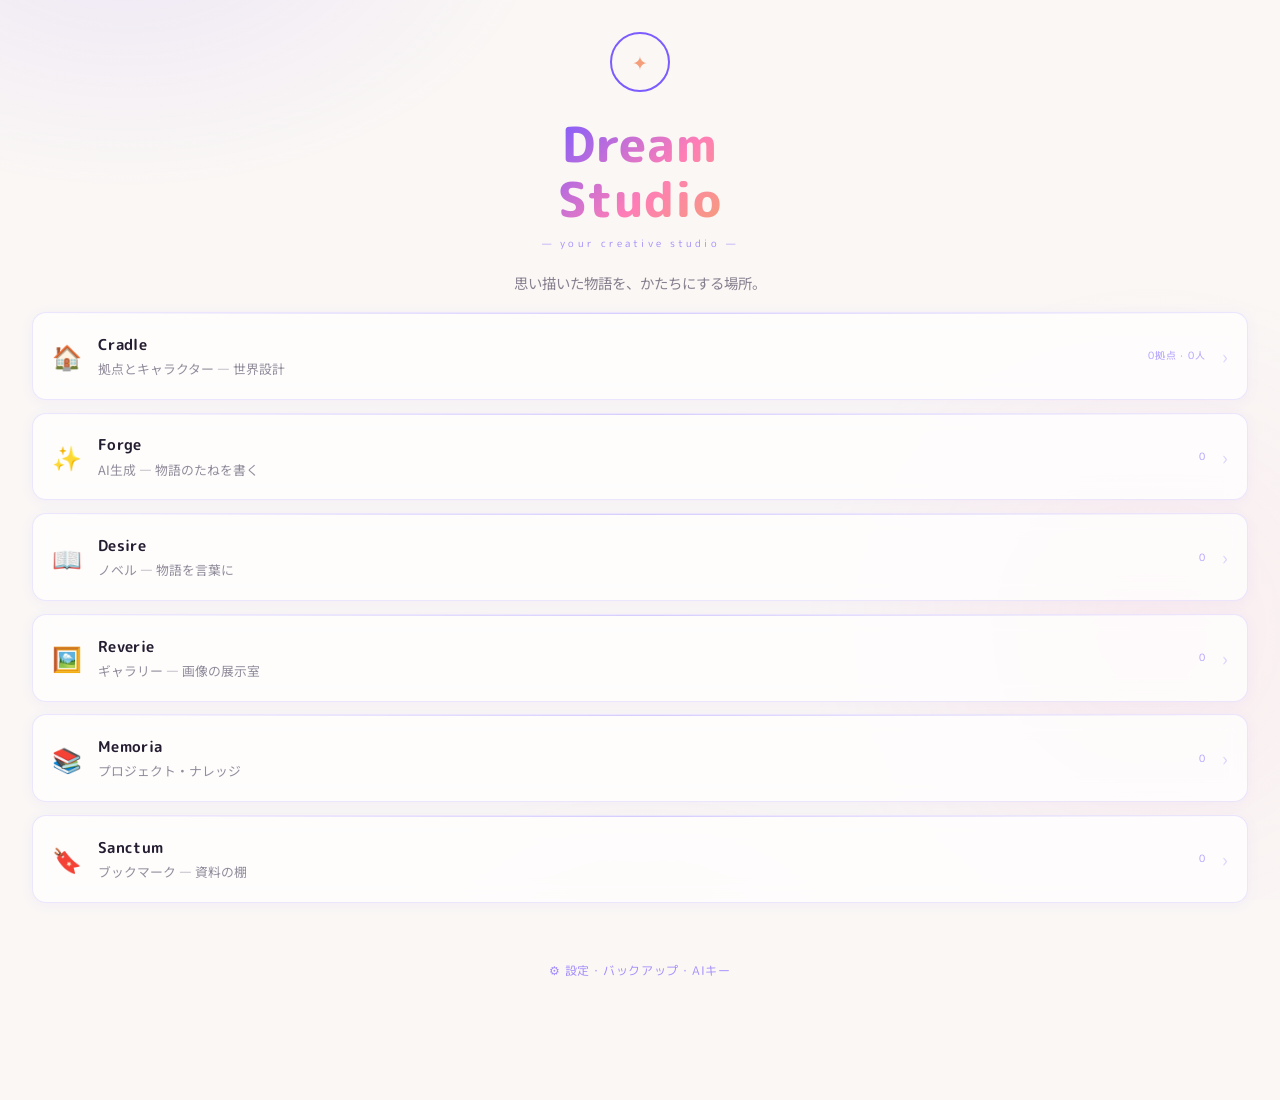
==== local/index.html @ 2879ae5e "Local edition: foundation (IndexedDB, PWA shell, dashboard, settings) Phase 1 of the static Local ed" ====
<!DOCTYPE html>
<html lang="ja">
<head>
<meta charset="UTF-8">
<meta name="viewport" content="width=device-width, initial-scale=1.0, maximum-scale=1.0, user-scalable=no">
<title>DreamStudio</title>
<link href="https://fonts.googleapis.com/css2?family=M+PLUS+Rounded+1c:wght@400;500;700;800&family=Noto+Sans+JP:wght@300;400;500;700&display=swap" rel="stylesheet">
<link rel="stylesheet" href="css/style.css">
<link rel="manifest" href="manifest.json">
<meta name="theme-color" content="#7c5cff">
<meta name="apple-mobile-web-app-capable" content="yes">
<meta name="apple-mobile-web-app-status-bar-style" content="default">
<meta name="apple-mobile-web-app-title" content="DreamStudio">
<link rel="apple-touch-icon" href="icons/icon-192.png">
<style>
.hero { min-height: 34vh; display: flex; flex-direction: column; align-items: center; justify-content: center; text-align: center; padding: 2rem 1.5rem 1rem; }
.hero-sigil { width: 60px; height: 60px; position: relative; margin-bottom: 1.5rem; animation: breathe 4s ease-in-out infinite; }
.hero-sigil::before { content: ''; position: absolute; inset: 0; border: 2px solid var(--orchid); border-radius: 50%; animation: spin 20s linear infinite; }
.hero-sigil::after { content: '✦'; position: absolute; inset: 0; display: flex; align-items: center; justify-content: center; font-size: 1.2rem; color: var(--rose-gold); }
@keyframes breathe { 0%,100% { filter: drop-shadow(0 0 6px rgba(124,92,255,0.25)); } 50% { filter: drop-shadow(0 0 14px rgba(124,92,255,0.4)); } }
@keyframes spin { to { transform: rotate(360deg); } }
.hero-title { font-family: 'M PLUS Rounded 1c', sans-serif; font-weight: 800; font-size: clamp(1.8rem, 8vw, 3rem); letter-spacing: 0.02em; line-height: 1.15; background: linear-gradient(135deg, #7c5cff 0%, #ff7eb6 60%, #f59e7a 100%); -webkit-background-clip: text; -webkit-text-fill-color: transparent; background-clip: text; }
.hero-sub { font-family: 'M PLUS Rounded 1c', sans-serif; font-size: 0.65rem; letter-spacing: 0.3em; color: var(--orchid); opacity: 0.7; margin-top: 0.6rem; }
.hero-quote { font-weight: 400; font-size: 0.9rem; color: rgba(58,47,74,0.6); margin-top: 1.2rem; line-height: 1.8; }
.gates { padding: 0 1rem 1rem; }
.gate { display: flex; align-items: center; gap: 1rem; background: var(--card-bg); border: 1px solid var(--card-border); border-radius: 14px; padding: 1.3rem 1.2rem; margin-bottom: 0.8rem; text-decoration: none; color: inherit; position: relative; overflow: hidden; transition: all 0.3s; backdrop-filter: blur(10px); -webkit-backdrop-filter: blur(10px); -webkit-tap-highlight-color: transparent; box-shadow: 0 2px 14px rgba(124,92,255,0.06); }
.gate::before { content: ''; position: absolute; top: 0; left: 0; right: 0; height: 1px; background: linear-gradient(90deg, transparent, var(--orchid), transparent); opacity: 0.3; }
.gate:active { transform: scale(0.98); }
.gate-icon { font-size: 1.5rem; flex-shrink: 0; }
.gate-info { flex: 1; }
.gate-name { font-family: 'M PLUS Rounded 1c', sans-serif; font-weight: 700; font-size: 0.95rem; color: var(--pearl); letter-spacing: 0.02em; }
.gate-desc { font-size: 0.8rem; color: rgba(58,47,74,0.55); font-weight: 400; margin-top: 0.2rem; }
.gate-count { font-family: 'M PLUS Rounded 1c', sans-serif; font-size: 0.65rem; color: rgba(124,92,255,0.6); letter-spacing: 0.08em; }
.gate-arrow { color: var(--orchid); opacity: 0.25; font-size: 1.2rem; flex-shrink: 0; }
.settings-area { text-align: center; padding: 1.5rem 0 2.5rem; }
.settings-link { font-size: 0.75rem; color: rgba(124,92,255,0.7); text-decoration: none; letter-spacing: 0.06em; font-family: 'M PLUS Rounded 1c', sans-serif; }
</style>
</head>
<body>
<div class="cosmos"></div>
<div class="page" style="padding-top: var(--safe-top);">
  <section class="hero">
    <div class="hero-sigil"></div>
    <h1 class="hero-title">Dream<br>Studio</h1>
    <p class="hero-sub">— your creative studio —</p>
    <p class="hero-quote">思い描いた物語を、かたちにする場所。</p>
  </section>

  <nav class="gates">
    <a href="cradle.html" class="gate gate--cradle"><span class="gate-icon">🏠</span>
      <div class="gate-info"><div class="gate-name">Cradle</div><div class="gate-desc">拠点とキャラクター — 世界設計</div></div>
      <span class="gate-count" id="c-cradle"></span><span class="gate-arrow">›</span></a>
    <a href="forge.html" class="gate gate--forge"><span class="gate-icon">✨</span>
      <div class="gate-info"><div class="gate-name">Forge</div><div class="gate-desc">AI生成 — 物語のたねを書く</div></div>
      <span class="gate-count" id="c-forge"></span><span class="gate-arrow">›</span></a>
    <a href="desire.html" class="gate gate--desire"><span class="gate-icon">📖</span>
      <div class="gate-info"><div class="gate-name">Desire</div><div class="gate-desc">ノベル — 物語を言葉に</div></div>
      <span class="gate-count" id="c-desire"></span><span class="gate-arrow">›</span></a>
    <a href="reverie.html" class="gate gate--reverie"><span class="gate-icon">🖼️</span>
      <div class="gate-info"><div class="gate-name">Reverie</div><div class="gate-desc">ギャラリー — 画像の展示室</div></div>
      <span class="gate-count" id="c-reverie"></span><span class="gate-arrow">›</span></a>
    <a href="memoria.html" class="gate gate--memoria"><span class="gate-icon">📚</span>
      <div class="gate-info"><div class="gate-name">Memoria</div><div class="gate-desc">プロジェクト・ナレッジ</div></div>
      <span class="gate-count" id="c-memoria"></span><span class="gate-arrow">›</span></a>
    <a href="sanctum.html" class="gate gate--sanctum"><span class="gate-icon">🔖</span>
      <div class="gate-info"><div class="gate-name">Sanctum</div><div class="gate-desc">ブックマーク — 資料の棚</div></div>
      <span class="gate-count" id="c-sanctum"></span><span class="gate-arrow">›</span></a>
  </nav>

  <div class="settings-area"><a href="settings.html" class="settings-link">⚙ 設定・バックアップ・AIキー</a></div>
</div>

<script src="js/db.js"></script>
<script src="js/ui.js"></script>
<script src="js/store.js"></script>
<script>
(async () => {
  await DS.appInit();
  const set = (id, n) => { const el = document.getElementById(id); if (el) el.textContent = n; };
  const [bases, residents, novels, images, projects, bookmarks, gens] = await Promise.all([
    DB.count('bases'), DB.count('residents'), DB.count('novels'),
    DB.count('images'), DB.count('projects'), DB.count('bookmarks'), DB.count('forgeGenerations'),
  ]);
  set('c-cradle', `${bases}拠点 · ${residents}人`);
  set('c-forge', gens);
  set('c-desire', novels);
  set('c-reverie', images);
  set('c-memoria', projects);
  set('c-sanctum', bookmarks);
})();
</script>
</body>
</html>
---- local/css/style.css ----
/* ═══════════════════════════════════════════════
   DreamStudio — Shared Styles
   ═══════════════════════════════════════════════ */

*, *::before, *::after { margin: 0; padding: 0; box-sizing: border-box; }

:root {
  --void: #faf7f5;
  --abyss: #f3eef7;
  --deep-violet: #ffffff;
  --bruise: #e9e0f2;
  --orchid: #7c5cff;
  --rose-gold: #f59e7a;
  --blush: #ff7eb6;
  --moon: #3a2f4a;
  --pearl: #241c30;
  --ember: #ef4d6b;
  --honey: #f0a020;
  --whisper: rgba(124, 92, 255, 0.06);
  --card-bg: rgba(255,255,255,0.72);
  --card-border: rgba(124,92,255,0.14);
  --safe-top: env(safe-area-inset-top, 0px);
  --safe-bottom: env(safe-area-inset-bottom, 0px);
}

html, body {
  width: 100%;
  overflow-x: hidden;
  background: var(--void);
  color: var(--moon);
  font-family: 'Noto Sans JP', sans-serif;
  -webkit-text-size-adjust: 100%;
}

/* ═══ AMBIENT ═══ */
.cosmos {
  position: fixed; inset: 0; z-index: 0; overflow: hidden;
}
.cosmos::before {
  content: '';
  position: absolute; width: 200%; height: 200%; top: -50%; left: -50%;
  background:
    radial-gradient(ellipse 600px 400px at 30% 20%, rgba(124,92,255,0.10) 0%, transparent 70%),
    radial-gradient(ellipse 500px 500px at 70% 60%, rgba(255,126,182,0.08) 0%, transparent 70%),
    radial-gradient(ellipse 400px 300px at 50% 80%, rgba(245,158,122,0.07) 0%, transparent 70%);
  animation: drift 30s ease-in-out infinite alternate;
}
@keyframes drift {
  0% { transform: translate(0,0) rotate(0deg); }
  100% { transform: translate(-5%,3%) rotate(2deg); }
}
.noise {
  position: fixed; inset: 0; z-index: 999; pointer-events: none; opacity: 0.012;
  background-image: url("data:image/svg+xml,%3Csvg viewBox='0 0 256 256' xmlns='http://www.w3.org/2000/svg'%3E%3Cfilter id='n'%3E%3CfeTurbulence type='fractalNoise' baseFrequency='0.9' numOctaves='4' stitchTiles='stitch'/%3E%3C/filter%3E%3Crect width='100%25' height='100%25' filter='url(%23n)'/%3E%3C/svg%3E");
  background-size: 128px;
}

/* ═══ PAGE LAYOUT ═══ */
.page {
  position: relative; z-index: 2;
  min-height: 100vh; min-height: 100dvh;
  padding: calc(1rem + var(--safe-top)) 1rem calc(5rem + var(--safe-bottom));
}

/* ═══ HEADER ═══ */
.page-header {
  display: flex; align-items: center; justify-content: space-between;
  padding: 0.5rem 0 1.5rem;
}
.back-btn {
  display: flex; align-items: center; gap: 0.3rem;
  color: var(--orchid); text-decoration: none;
  font-family: 'M PLUS Rounded 1c', sans-serif;
  font-size: 0.75rem; letter-spacing: 0.05em; font-weight: 500;
  opacity: 0.75; transition: opacity 0.3s;
  -webkit-tap-highlight-color: transparent;
}
.back-btn:active { opacity: 1; }
.page-gate-icon { font-size: 1.2rem; }

.page-title {
  font-family: 'M PLUS Rounded 1c', sans-serif;
  font-weight: 800;
  font-size: clamp(1.3rem, 5vw, 1.8rem);
  background: linear-gradient(135deg, var(--orchid), var(--blush));
  -webkit-background-clip: text; -webkit-text-fill-color: transparent;
  background-clip: text;
  margin-bottom: 0.3rem;
}
.page-subtitle {
  font-size: 0.75rem; letter-spacing: 0.3em;
  color: var(--orchid); opacity: 0.6;
  font-family: 'M PLUS Rounded 1c', sans-serif;
  text-transform: uppercase;
}

/* ═══ CARDS ═══ */
.card {
  background: var(--card-bg);
  border: 1px solid var(--card-border);
  border-radius: 14px;
  padding: 1.2rem;
  margin-bottom: 0.8rem;
  backdrop-filter: blur(10px); -webkit-backdrop-filter: blur(10px);
  box-shadow: 0 2px 14px rgba(124,92,255,0.06);
  transition: all 0.3s;
  position: relative;
  overflow: hidden;
}
.card::before {
  content: '';
  position: absolute; top: 0; left: 0; right: 0; height: 1px;
  background: linear-gradient(90deg, transparent, var(--orchid), transparent);
  opacity: 0.3;
}
.card:active { transform: scale(0.98); }
.card a { text-decoration: none; color: inherit; display: block; }

.card-title {
  font-family: 'M PLUS Rounded 1c', sans-serif;
  font-weight: 700;
  font-size: 0.95rem; color: var(--pearl);
  margin-bottom: 0.4rem;
}
.card-meta {
  font-size: 0.75rem; color: rgba(124,92,255,0.65);
  margin-bottom: 0.5rem;
}
.card-excerpt {
  font-size: 0.85rem; color: rgba(58,47,74,0.6);
  line-height: 1.6; font-weight: 400;
}
.card-tags { display: flex; flex-wrap: wrap; gap: 0.4rem; margin-top: 0.6rem; }
.tag {
  font-size: 0.65rem; padding: 0.2rem 0.6rem;
  background: rgba(124,92,255,0.12);
  border: 1px solid rgba(124,92,255,0.2);
  border-radius: 20px; color: var(--orchid);
  letter-spacing: 0.05em;
}

/* ═══ STATUS BADGES ═══ */
.badge {
  display: inline-block; font-size: 0.6rem;
  padding: 0.15rem 0.5rem; border-radius: 20px;
  letter-spacing: 0.05em; text-transform: uppercase;
  font-family: 'M PLUS Rounded 1c', sans-serif; font-weight: 700;
}
.badge-draft { background: rgba(240,160,32,0.15); color: var(--honey); border: 1px solid rgba(240,160,32,0.3); }
.badge-complete { background: rgba(124,92,255,0.15); color: var(--orchid); border: 1px solid rgba(124,92,255,0.3); }

/* ═══ FORMS ═══ */
.form-group { margin-bottom: 1.2rem; }
.form-label {
  display: block; font-size: 0.7rem;
  letter-spacing: 0.1em; text-transform: uppercase;
  color: var(--orchid); opacity: 0.75;
  margin-bottom: 0.5rem;
  font-family: 'M PLUS Rounded 1c', sans-serif; font-weight: 500;
}
.form-input, .form-select, .form-textarea {
  width: 100%; padding: 0.8rem 1rem;
  background: rgba(255,255,255,0.85);
  border: 1px solid rgba(124,92,255,0.22);
  border-radius: 10px; color: var(--pearl);
  font-family: 'Noto Sans JP', sans-serif;
  font-size: 1rem; outline: none;
  transition: border-color 0.3s;
  -webkit-appearance: none;
}
.form-input:focus, .form-select:focus, .form-textarea:focus {
  border-color: var(--orchid);
}
.form-input::placeholder, .form-textarea::placeholder {
  color: rgba(58,47,74,0.4);
}
.form-textarea {
  min-height: 200px; resize: vertical;
  line-height: 1.8;
}
.form-select {
  background-image: url("data:image/svg+xml,%3Csvg xmlns='http://www.w3.org/2000/svg' width='12' height='8'%3E%3Cpath d='M1 1l5 5 5-5' stroke='%237c5cff' fill='none' stroke-width='1.5'/%3E%3C/svg%3E");
  background-repeat: no-repeat;
  background-position: right 1rem center;
  padding-right: 2.5rem;
}
.form-hint {
  font-size: 0.75rem; color: rgba(58,47,74,0.45);
  margin-top: 0.3rem;
}

/* ═══ BUTTONS ═══ */
.btn {
  display: inline-flex; align-items: center; justify-content: center;
  gap: 0.4rem; padding: 0.8rem 1.5rem;
  border: 1px solid rgba(124,92,255,0.3);
  border-radius: 10px; color: var(--pearl);
  font-family: 'M PLUS Rounded 1c', sans-serif;
  font-size: 0.8rem; letter-spacing: 0.04em; font-weight: 500;
  cursor: pointer; transition: all 0.3s;
  text-decoration: none;
  -webkit-tap-highlight-color: transparent;
  background: rgba(124,92,255,0.08);
}
.btn:active { transform: scale(0.97); }
.btn-primary {
  background: linear-gradient(135deg, var(--orchid), var(--blush));
  border-color: transparent;
  color: #fff;
}
.btn-danger {
  background: rgba(239,77,107,0.12);
  border-color: rgba(239,77,107,0.3);
  color: var(--ember);
}
.btn-sm { padding: 0.5rem 1rem; font-size: 0.7rem; }
.btn-block { width: 100%; }

/* ═══ FAB (Floating Action Button) ═══ */
.fab {
  position: fixed;
  bottom: calc(1.5rem + var(--safe-bottom));
  right: 1.5rem;
  width: 56px; height: 56px;
  border-radius: 50%;
  background: linear-gradient(135deg, var(--orchid), var(--blush));
  border: none; color: white;
  font-size: 1.5rem;
  display: flex; align-items: center; justify-content: center;
  box-shadow: 0 4px 20px rgba(124,92,255,0.4);
  cursor: pointer; z-index: 100;
  transition: all 0.3s;
  -webkit-tap-highlight-color: transparent;
  text-decoration: none;
}
.fab:active { transform: scale(0.9); }

/* ═══ EMPTY STATE ═══ */
.empty {
  text-align: center; padding: 3rem 1rem;
}
.empty-icon { font-size: 2.5rem; margin-bottom: 1rem; opacity: 0.45; }
.empty-text {
  font-size: 0.9rem; color: rgba(58,47,74,0.45);
  line-height: 1.8;
}

/* ═══ FLASH MESSAGES ═══ */
.flash {
  padding: 0.8rem 1rem; border-radius: 10px;
  margin-bottom: 1rem; font-size: 0.85rem;
  animation: flash-in 0.4s ease;
}
.flash-success { background: rgba(76,175,80,0.15); border: 1px solid rgba(76,175,80,0.35); color: #2e7d32; }
.flash-error { background: rgba(239,77,107,0.12); border: 1px solid rgba(239,77,107,0.3); color: var(--ember); }
@keyframes flash-in { from { opacity: 0; transform: translateY(-10px); } }

/* ═══ FILTER BAR ═══ */
.filters {
  display: flex; gap: 0.5rem; overflow-x: auto;
  padding: 0.5rem 0 1rem;
  -webkit-overflow-scrolling: touch;
  scrollbar-width: none;
}
.filters::-webkit-scrollbar { display: none; }
.filter-chip {
  flex-shrink: 0;
  padding: 0.4rem 0.9rem;
  border: 1px solid rgba(124,92,255,0.22);
  border-radius: 20px;
  font-size: 0.72rem; color: rgba(124,92,255,0.7);
  background: transparent;
  font-family: 'Noto Sans JP', sans-serif;
  cursor: pointer; transition: all 0.3s;
  -webkit-tap-highlight-color: transparent;
  text-decoration: none;
}
.filter-chip.active, .filter-chip:active {
  background: rgba(124,92,255,0.15);
  border-color: var(--orchid);
  color: var(--orchid);
}

/* ═══ CONFIRM DIALOG ═══ */
.modal-overlay {
  display: none; position: fixed; inset: 0;
  background: rgba(40,30,55,0.45);
  z-index: 500;
  align-items: center; justify-content: center;
  padding: 1.5rem;
}
.modal-overlay.show { display: flex; }
.modal-box {
  background: var(--deep-violet);
  border: 1px solid rgba(124,92,255,0.3);
  border-radius: 16px;
  padding: 2rem 1.5rem;
  max-width: 320px; width: 100%;
  text-align: center;
  box-shadow: 0 12px 40px rgba(40,30,55,0.18);
}
.modal-text {
  font-size: 0.95rem; margin-bottom: 1.5rem;
  line-height: 1.7; color: var(--pearl);
}
.modal-actions { display: flex; gap: 0.8rem; }
.modal-actions .btn { flex: 1; }

/* ═══ NOVEL VIEW ═══ */
.novel-body {
  font-size: 1rem; line-height: 2.2;
  color: var(--pearl); font-weight: 400;
  white-space: pre-wrap; word-wrap: break-word;
  padding: 1rem 0;
}

/* ═══ GALLERY GRID ═══ */
.gallery-grid {
  display: grid;
  grid-template-columns: repeat(3, 1fr);
  gap: 3px;
}
.gallery-item {
  aspect-ratio: 1;
  overflow: hidden;
  border-radius: 4px;
  position: relative;
  cursor: pointer;
}
.gallery-item img {
  width: 100%; height: 100%;
  object-fit: cover;
  transition: transform 0.3s;
}
.gallery-item:active img { transform: scale(1.05); }

/* ═══ DIVIDERS ═══ */
.section-divider {
  width: 40px; height: 1px;
  background: linear-gradient(90deg, transparent, var(--orchid), transparent);
  margin: 2rem auto;
}

/* ═══ UTILITY ═══ */
.text-center { text-align: center; }
.mt-1 { margin-top: 0.5rem; }
.mt-2 { margin-top: 1rem; }
.mt-3 { margin-top: 1.5rem; }
.mb-1 { margin-bottom: 0.5rem; }
.mb-2 { margin-bottom: 1rem; }
.flex-between { display: flex; justify-content: space-between; align-items: center; }
.gap-1 { gap: 0.5rem; }
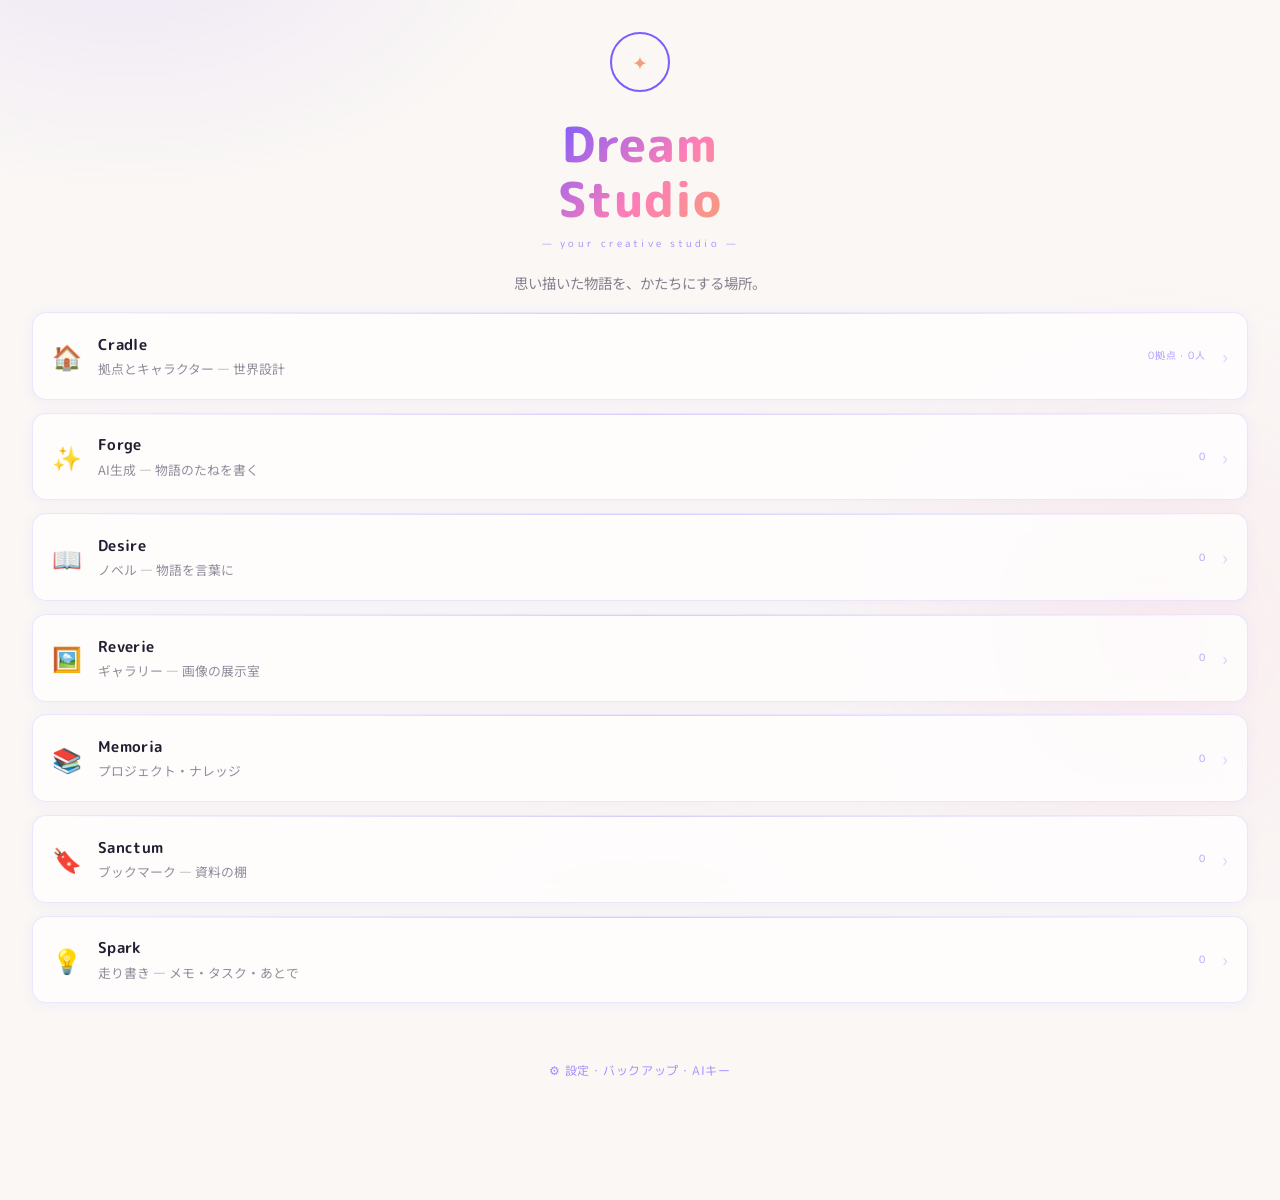
==== commit 584ac703: "Add Spark gate: quick-capture memo/task/later notes - New 'notes' store (DB v2), themed to match Dre" ====
--- a/local/index.html
+++ b/local/index.html
@@ -65,6 +65,9 @@
     <a href="sanctum.html" class="gate gate--sanctum"><span class="gate-icon">🔖</span>
       <div class="gate-info"><div class="gate-name">Sanctum</div><div class="gate-desc">ブックマーク — 資料の棚</div></div>
       <span class="gate-count" id="c-sanctum"></span><span class="gate-arrow">›</span></a>
+    <a href="spark.html" class="gate gate--spark"><span class="gate-icon">💡</span>
+      <div class="gate-info"><div class="gate-name">Spark</div><div class="gate-desc">走り書き — メモ・タスク・あとで</div></div>
+      <span class="gate-count" id="c-spark"></span><span class="gate-arrow">›</span></a>
   </nav>
 
   <div class="settings-area"><a href="settings.html" class="settings-link">⚙ 設定・バックアップ・AIキー</a></div>
@@ -77,9 +80,10 @@
 (async () => {
   await DS.appInit();
   const set = (id, n) => { const el = document.getElementById(id); if (el) el.textContent = n; };
-  const [bases, residents, novels, images, projects, bookmarks, gens] = await Promise.all([
+  const [bases, residents, novels, images, projects, bookmarks, gens, notes] = await Promise.all([
     DB.count('bases'), DB.count('residents'), DB.count('novels'),
     DB.count('images'), DB.count('projects'), DB.count('bookmarks'), DB.count('forgeGenerations'),
+    DB.all('notes'),
   ]);
   set('c-cradle', `${bases}拠点 · ${residents}人`);
   set('c-forge', gens);
@@ -87,6 +91,8 @@
   set('c-reverie', images);
   set('c-memoria', projects);
   set('c-sanctum', bookmarks);
+  const openTasks = notes.filter(n => n.cat === 'task' && !n.done).length;
+  set('c-spark', openTasks ? `ToDo ${openTasks} · ${notes.length}` : `${notes.length}`);
 })();
 </script>
 </body>
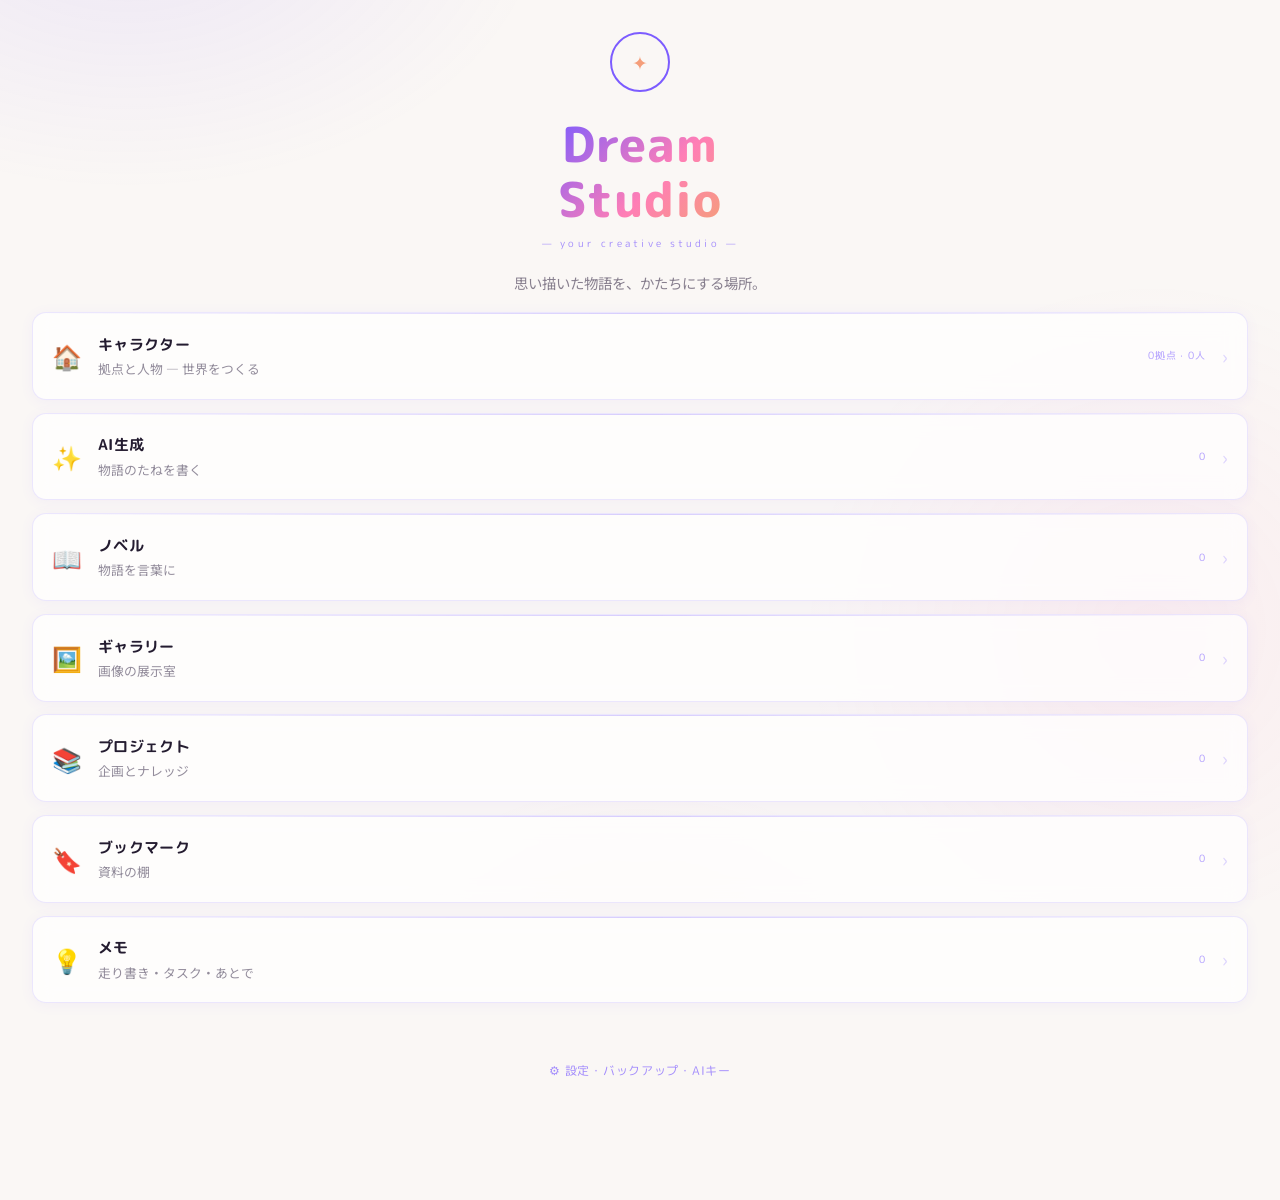
==== commit a790987f: "Rename dashboard menu gates to plain Japanese labels (general audience)" ====
--- a/local/index.html
+++ b/local/index.html
@@ -48,25 +48,25 @@
 
   <nav class="gates">
     <a href="cradle.html" class="gate gate--cradle"><span class="gate-icon">🏠</span>
-      <div class="gate-info"><div class="gate-name">Cradle</div><div class="gate-desc">拠点とキャラクター — 世界設計</div></div>
+      <div class="gate-info"><div class="gate-name">キャラクター</div><div class="gate-desc">拠点と人物 — 世界をつくる</div></div>
       <span class="gate-count" id="c-cradle"></span><span class="gate-arrow">›</span></a>
     <a href="forge.html" class="gate gate--forge"><span class="gate-icon">✨</span>
-      <div class="gate-info"><div class="gate-name">Forge</div><div class="gate-desc">AI生成 — 物語のたねを書く</div></div>
+      <div class="gate-info"><div class="gate-name">AI生成</div><div class="gate-desc">物語のたねを書く</div></div>
       <span class="gate-count" id="c-forge"></span><span class="gate-arrow">›</span></a>
     <a href="desire.html" class="gate gate--desire"><span class="gate-icon">📖</span>
-      <div class="gate-info"><div class="gate-name">Desire</div><div class="gate-desc">ノベル — 物語を言葉に</div></div>
+      <div class="gate-info"><div class="gate-name">ノベル</div><div class="gate-desc">物語を言葉に</div></div>
       <span class="gate-count" id="c-desire"></span><span class="gate-arrow">›</span></a>
     <a href="reverie.html" class="gate gate--reverie"><span class="gate-icon">🖼️</span>
-      <div class="gate-info"><div class="gate-name">Reverie</div><div class="gate-desc">ギャラリー — 画像の展示室</div></div>
+      <div class="gate-info"><div class="gate-name">ギャラリー</div><div class="gate-desc">画像の展示室</div></div>
       <span class="gate-count" id="c-reverie"></span><span class="gate-arrow">›</span></a>
     <a href="memoria.html" class="gate gate--memoria"><span class="gate-icon">📚</span>
-      <div class="gate-info"><div class="gate-name">Memoria</div><div class="gate-desc">プロジェクト・ナレッジ</div></div>
+      <div class="gate-info"><div class="gate-name">プロジェクト</div><div class="gate-desc">企画とナレッジ</div></div>
       <span class="gate-count" id="c-memoria"></span><span class="gate-arrow">›</span></a>
     <a href="sanctum.html" class="gate gate--sanctum"><span class="gate-icon">🔖</span>
-      <div class="gate-info"><div class="gate-name">Sanctum</div><div class="gate-desc">ブックマーク — 資料の棚</div></div>
+      <div class="gate-info"><div class="gate-name">ブックマーク</div><div class="gate-desc">資料の棚</div></div>
       <span class="gate-count" id="c-sanctum"></span><span class="gate-arrow">›</span></a>
     <a href="spark.html" class="gate gate--spark"><span class="gate-icon">💡</span>
-      <div class="gate-info"><div class="gate-name">Spark</div><div class="gate-desc">走り書き — メモ・タスク・あとで</div></div>
+      <div class="gate-info"><div class="gate-name">メモ</div><div class="gate-desc">走り書き・タスク・あとで</div></div>
       <span class="gate-count" id="c-spark"></span><span class="gate-arrow">›</span></a>
   </nav>
 
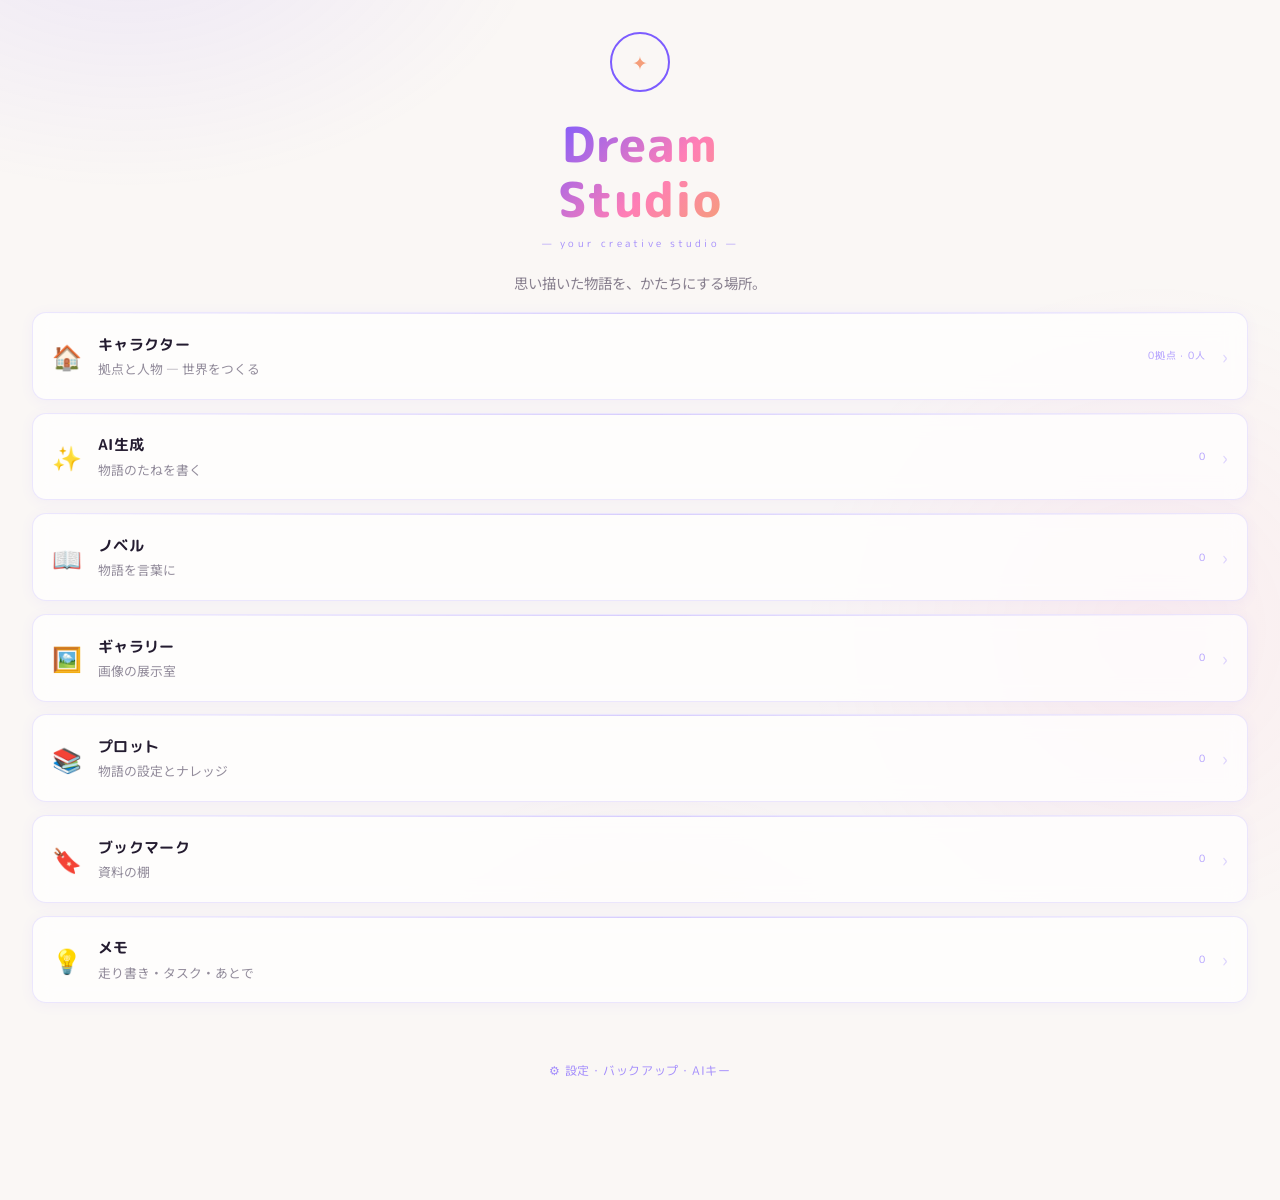
==== commit f04dc3c4: "Unify all UI labels to Japanese; rename Memoria→プロット - In-page subtitles & <title> tabs: English cod" ====
--- a/local/index.html
+++ b/local/index.html
@@ -60,7 +60,7 @@
       <div class="gate-info"><div class="gate-name">ギャラリー</div><div class="gate-desc">画像の展示室</div></div>
       <span class="gate-count" id="c-reverie"></span><span class="gate-arrow">›</span></a>
     <a href="memoria.html" class="gate gate--memoria"><span class="gate-icon">📚</span>
-      <div class="gate-info"><div class="gate-name">プロジェクト</div><div class="gate-desc">企画とナレッジ</div></div>
+      <div class="gate-info"><div class="gate-name">プロット</div><div class="gate-desc">物語の設定とナレッジ</div></div>
       <span class="gate-count" id="c-memoria"></span><span class="gate-arrow">›</span></a>
     <a href="sanctum.html" class="gate gate--sanctum"><span class="gate-icon">🔖</span>
       <div class="gate-info"><div class="gate-name">ブックマーク</div><div class="gate-desc">資料の棚</div></div>
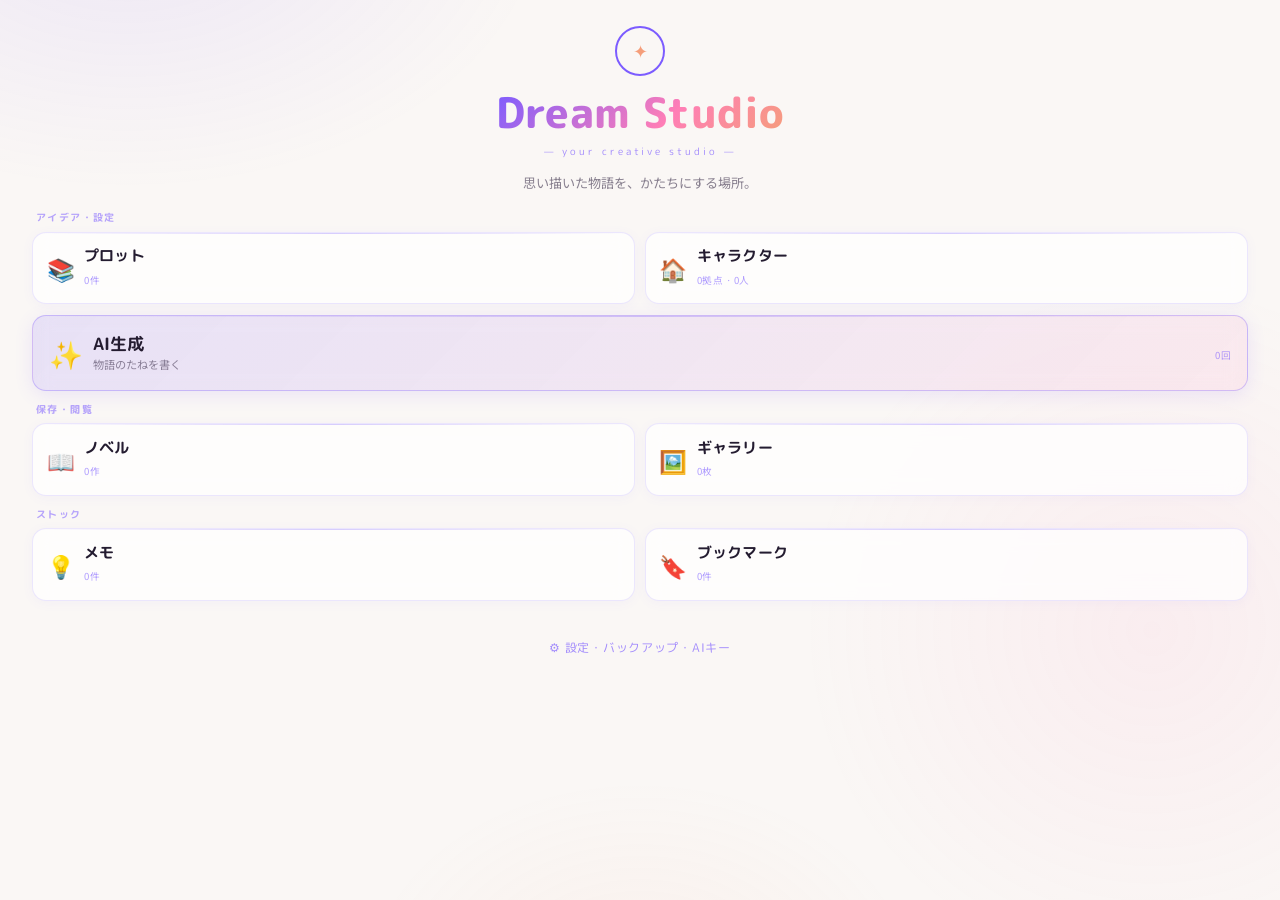
==== commit 4f21ab5a: "Redesign home as grouped 2-column grid, single-line title - Gates grouped: アイデア・設定 (プロット/キャラクター), AI" ====
--- a/local/index.html
+++ b/local/index.html
@@ -13,26 +13,35 @@
 <meta name="apple-mobile-web-app-title" content="DreamStudio">
 <link rel="apple-touch-icon" href="icons/icon-192.png">
 <style>
-.hero { min-height: 34vh; display: flex; flex-direction: column; align-items: center; justify-content: center; text-align: center; padding: 2rem 1.5rem 1rem; }
-.hero-sigil { width: 60px; height: 60px; position: relative; margin-bottom: 1.5rem; animation: breathe 4s ease-in-out infinite; }
+.hero { display: flex; flex-direction: column; align-items: center; justify-content: center; text-align: center; padding: 1.6rem 1.5rem 0.8rem; }
+.hero-sigil { width: 50px; height: 50px; position: relative; margin-bottom: 0.9rem; animation: breathe 4s ease-in-out infinite; }
 .hero-sigil::before { content: ''; position: absolute; inset: 0; border: 2px solid var(--orchid); border-radius: 50%; animation: spin 20s linear infinite; }
-.hero-sigil::after { content: '✦'; position: absolute; inset: 0; display: flex; align-items: center; justify-content: center; font-size: 1.2rem; color: var(--rose-gold); }
+.hero-sigil::after { content: '✦'; position: absolute; inset: 0; display: flex; align-items: center; justify-content: center; font-size: 1.1rem; color: var(--rose-gold); }
 @keyframes breathe { 0%,100% { filter: drop-shadow(0 0 6px rgba(124,92,255,0.25)); } 50% { filter: drop-shadow(0 0 14px rgba(124,92,255,0.4)); } }
 @keyframes spin { to { transform: rotate(360deg); } }
-.hero-title { font-family: 'M PLUS Rounded 1c', sans-serif; font-weight: 800; font-size: clamp(1.8rem, 8vw, 3rem); letter-spacing: 0.02em; line-height: 1.15; background: linear-gradient(135deg, #7c5cff 0%, #ff7eb6 60%, #f59e7a 100%); -webkit-background-clip: text; -webkit-text-fill-color: transparent; background-clip: text; }
-.hero-sub { font-family: 'M PLUS Rounded 1c', sans-serif; font-size: 0.65rem; letter-spacing: 0.3em; color: var(--orchid); opacity: 0.7; margin-top: 0.6rem; }
-.hero-quote { font-weight: 400; font-size: 0.9rem; color: rgba(58,47,74,0.6); margin-top: 1.2rem; line-height: 1.8; }
-.gates { padding: 0 1rem 1rem; }
-.gate { display: flex; align-items: center; gap: 1rem; background: var(--card-bg); border: 1px solid var(--card-border); border-radius: 14px; padding: 1.3rem 1.2rem; margin-bottom: 0.8rem; text-decoration: none; color: inherit; position: relative; overflow: hidden; transition: all 0.3s; backdrop-filter: blur(10px); -webkit-backdrop-filter: blur(10px); -webkit-tap-highlight-color: transparent; box-shadow: 0 2px 14px rgba(124,92,255,0.06); }
-.gate::before { content: ''; position: absolute; top: 0; left: 0; right: 0; height: 1px; background: linear-gradient(90deg, transparent, var(--orchid), transparent); opacity: 0.3; }
-.gate:active { transform: scale(0.98); }
-.gate-icon { font-size: 1.5rem; flex-shrink: 0; }
-.gate-info { flex: 1; }
-.gate-name { font-family: 'M PLUS Rounded 1c', sans-serif; font-weight: 700; font-size: 0.95rem; color: var(--pearl); letter-spacing: 0.02em; }
-.gate-desc { font-size: 0.8rem; color: rgba(58,47,74,0.55); font-weight: 400; margin-top: 0.2rem; }
-.gate-count { font-family: 'M PLUS Rounded 1c', sans-serif; font-size: 0.65rem; color: rgba(124,92,255,0.6); letter-spacing: 0.08em; }
-.gate-arrow { color: var(--orchid); opacity: 0.25; font-size: 1.2rem; flex-shrink: 0; }
-.settings-area { text-align: center; padding: 1.5rem 0 2.5rem; }
+.hero-title { font-family: 'M PLUS Rounded 1c', sans-serif; font-weight: 800; font-size: clamp(1.7rem, 8vw, 2.6rem); letter-spacing: 0.01em; line-height: 1.1; white-space: nowrap; background: linear-gradient(135deg, #7c5cff 0%, #ff7eb6 60%, #f59e7a 100%); -webkit-background-clip: text; -webkit-text-fill-color: transparent; background-clip: text; }
+.hero-sub { font-family: 'M PLUS Rounded 1c', sans-serif; font-size: 0.62rem; letter-spacing: 0.3em; color: var(--orchid); opacity: 0.7; margin-top: 0.5rem; }
+.hero-quote { font-weight: 400; font-size: 0.82rem; color: rgba(58,47,74,0.6); margin-top: 0.8rem; line-height: 1.6; }
+
+.gates { padding: 0.3rem 1rem 0.5rem; }
+.group { margin-bottom: 0.7rem; }
+.group-label { font-family: 'M PLUS Rounded 1c', sans-serif; font-weight: 700; font-size: 0.62rem; letter-spacing: 0.14em; color: rgba(124,92,255,0.55); margin: 0 0 0.4rem 0.25rem; }
+.grid2 { display: grid; grid-template-columns: 1fr 1fr; gap: 0.6rem; }
+
+.tile { display: flex; align-items: center; gap: 0.6rem; background: var(--card-bg); border: 1px solid var(--card-border); border-radius: 14px; padding: 0.9rem 0.85rem; text-decoration: none; color: inherit; position: relative; overflow: hidden; min-height: 56px; box-shadow: 0 2px 12px rgba(124,92,255,0.05); backdrop-filter: blur(10px); -webkit-backdrop-filter: blur(10px); -webkit-tap-highlight-color: transparent; transition: transform 0.2s; }
+.tile::before { content: ''; position: absolute; top: 0; left: 0; right: 0; height: 1px; background: linear-gradient(90deg, transparent, var(--orchid), transparent); opacity: 0.3; }
+.tile:active { transform: scale(0.97); }
+.tile-icon { font-size: 1.4rem; flex-shrink: 0; }
+.tile-body { flex: 1; min-width: 0; }
+.tile-name { font-family: 'M PLUS Rounded 1c', sans-serif; font-weight: 700; font-size: 0.92rem; color: var(--pearl); letter-spacing: 0.01em; line-height: 1.2; }
+.tile-desc { font-size: 0.7rem; color: rgba(58,47,74,0.55); margin-top: 0.15rem; }
+.tile-count { font-size: 0.6rem; color: rgba(124,92,255,0.6); letter-spacing: 0.05em; margin-top: 0.2rem; }
+
+.tile--wide { padding: 1.05rem 1rem; background: linear-gradient(135deg, rgba(124,92,255,0.14), rgba(255,126,182,0.10)); border-color: rgba(124,92,255,0.32); box-shadow: 0 4px 18px rgba(124,92,255,0.12); }
+.tile--wide .tile-icon { font-size: 1.7rem; }
+.tile--wide .tile-name { font-size: 1.05rem; }
+
+.settings-area { text-align: center; padding: 0.8rem 0 2.2rem; }
 .settings-link { font-size: 0.75rem; color: rgba(124,92,255,0.7); text-decoration: none; letter-spacing: 0.06em; font-family: 'M PLUS Rounded 1c', sans-serif; }
 </style>
 </head>
@@ -41,33 +50,47 @@
 <div class="page" style="padding-top: var(--safe-top);">
   <section class="hero">
     <div class="hero-sigil"></div>
-    <h1 class="hero-title">Dream<br>Studio</h1>
+    <h1 class="hero-title">Dream Studio</h1>
     <p class="hero-sub">— your creative studio —</p>
     <p class="hero-quote">思い描いた物語を、かたちにする場所。</p>
   </section>
 
   <nav class="gates">
-    <a href="cradle.html" class="gate gate--cradle"><span class="gate-icon">🏠</span>
-      <div class="gate-info"><div class="gate-name">キャラクター</div><div class="gate-desc">拠点と人物 — 世界をつくる</div></div>
-      <span class="gate-count" id="c-cradle"></span><span class="gate-arrow">›</span></a>
-    <a href="forge.html" class="gate gate--forge"><span class="gate-icon">✨</span>
-      <div class="gate-info"><div class="gate-name">AI生成</div><div class="gate-desc">物語のたねを書く</div></div>
-      <span class="gate-count" id="c-forge"></span><span class="gate-arrow">›</span></a>
-    <a href="desire.html" class="gate gate--desire"><span class="gate-icon">📖</span>
-      <div class="gate-info"><div class="gate-name">ノベル</div><div class="gate-desc">物語を言葉に</div></div>
-      <span class="gate-count" id="c-desire"></span><span class="gate-arrow">›</span></a>
-    <a href="reverie.html" class="gate gate--reverie"><span class="gate-icon">🖼️</span>
-      <div class="gate-info"><div class="gate-name">ギャラリー</div><div class="gate-desc">画像の展示室</div></div>
-      <span class="gate-count" id="c-reverie"></span><span class="gate-arrow">›</span></a>
-    <a href="memoria.html" class="gate gate--memoria"><span class="gate-icon">📚</span>
-      <div class="gate-info"><div class="gate-name">プロット</div><div class="gate-desc">物語の設定とナレッジ</div></div>
-      <span class="gate-count" id="c-memoria"></span><span class="gate-arrow">›</span></a>
-    <a href="sanctum.html" class="gate gate--sanctum"><span class="gate-icon">🔖</span>
-      <div class="gate-info"><div class="gate-name">ブックマーク</div><div class="gate-desc">資料の棚</div></div>
-      <span class="gate-count" id="c-sanctum"></span><span class="gate-arrow">›</span></a>
-    <a href="spark.html" class="gate gate--spark"><span class="gate-icon">💡</span>
-      <div class="gate-info"><div class="gate-name">メモ</div><div class="gate-desc">走り書き・タスク・あとで</div></div>
-      <span class="gate-count" id="c-spark"></span><span class="gate-arrow">›</span></a>
+    <div class="group">
+      <div class="group-label">アイデア・設定</div>
+      <div class="grid2">
+        <a href="memoria.html" class="tile"><span class="tile-icon">📚</span>
+          <div class="tile-body"><div class="tile-name">プロット</div><span class="tile-count" id="c-memoria"></span></div></a>
+        <a href="cradle.html" class="tile"><span class="tile-icon">🏠</span>
+          <div class="tile-body"><div class="tile-name">キャラクター</div><span class="tile-count" id="c-cradle"></span></div></a>
+      </div>
+    </div>
+
+    <div class="group">
+      <a href="forge.html" class="tile tile--wide"><span class="tile-icon">✨</span>
+        <div class="tile-body"><div class="tile-name">AI生成</div><div class="tile-desc">物語のたねを書く</div></div>
+        <span class="tile-count" id="c-forge"></span></a>
+    </div>
+
+    <div class="group">
+      <div class="group-label">保存・閲覧</div>
+      <div class="grid2">
+        <a href="desire.html" class="tile"><span class="tile-icon">📖</span>
+          <div class="tile-body"><div class="tile-name">ノベル</div><span class="tile-count" id="c-desire"></span></div></a>
+        <a href="reverie.html" class="tile"><span class="tile-icon">🖼️</span>
+          <div class="tile-body"><div class="tile-name">ギャラリー</div><span class="tile-count" id="c-reverie"></span></div></a>
+      </div>
+    </div>
+
+    <div class="group">
+      <div class="group-label">ストック</div>
+      <div class="grid2">
+        <a href="spark.html" class="tile"><span class="tile-icon">💡</span>
+          <div class="tile-body"><div class="tile-name">メモ</div><span class="tile-count" id="c-spark"></span></div></a>
+        <a href="sanctum.html" class="tile"><span class="tile-icon">🔖</span>
+          <div class="tile-body"><div class="tile-name">ブックマーク</div><span class="tile-count" id="c-sanctum"></span></div></a>
+      </div>
+    </div>
   </nav>
 
   <div class="settings-area"><a href="settings.html" class="settings-link">⚙ 設定・バックアップ・AIキー</a></div>
@@ -86,13 +109,13 @@
     DB.all('notes'),
   ]);
   set('c-cradle', `${bases}拠点 · ${residents}人`);
-  set('c-forge', gens);
-  set('c-desire', novels);
-  set('c-reverie', images);
-  set('c-memoria', projects);
-  set('c-sanctum', bookmarks);
+  set('c-forge', `${gens}回`);
+  set('c-desire', `${novels}作`);
+  set('c-reverie', `${images}枚`);
+  set('c-memoria', `${projects}件`);
+  set('c-sanctum', `${bookmarks}件`);
   const openTasks = notes.filter(n => n.cat === 'task' && !n.done).length;
-  set('c-spark', openTasks ? `ToDo ${openTasks} · ${notes.length}` : `${notes.length}`);
+  set('c-spark', openTasks ? `ToDo ${openTasks} · ${notes.length}` : `${notes.length}件`);
 })();
 </script>
 </body>
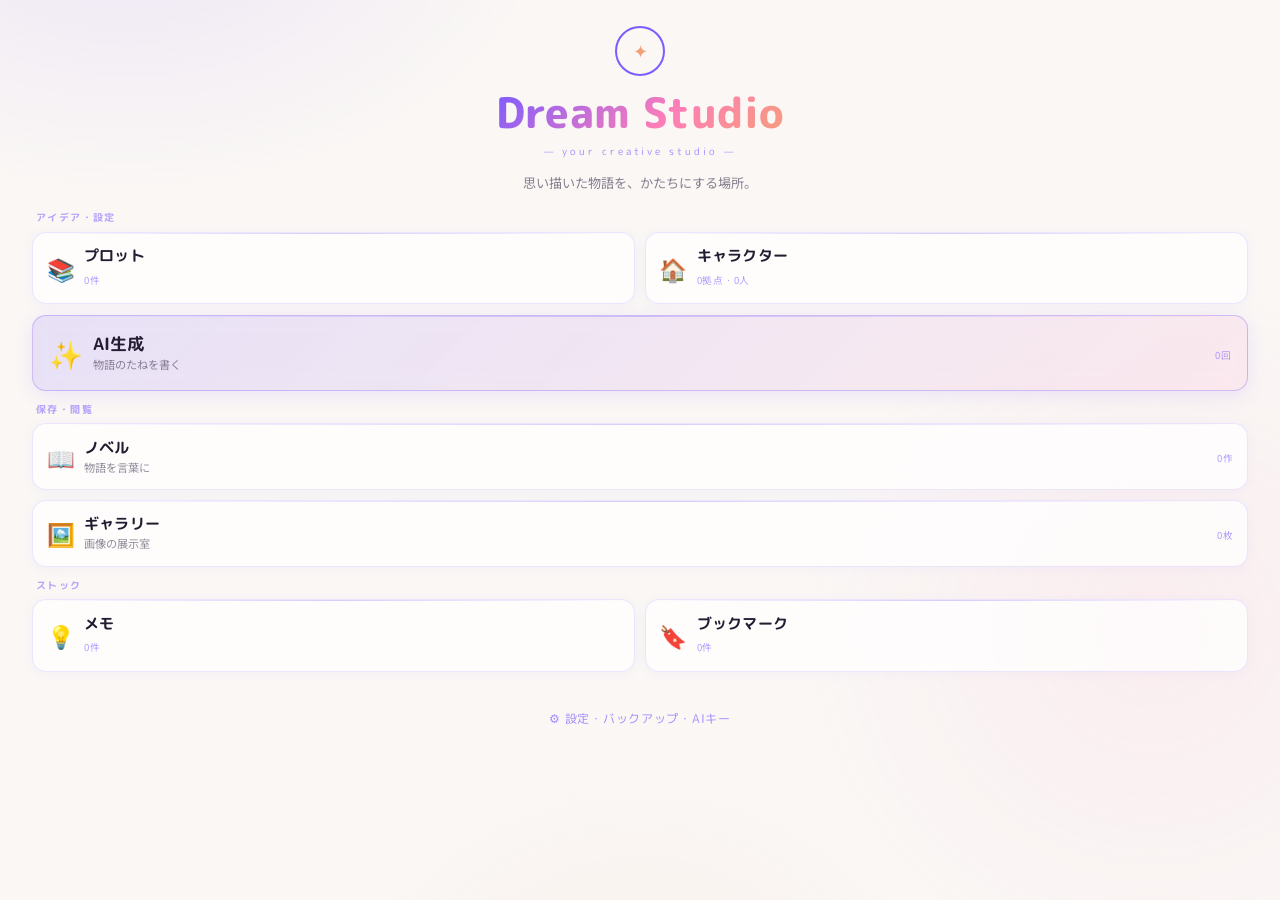
==== commit 0917eefe: "Make ノベル/ギャラリー full-width rows with descriptions 保存・閲覧 group is now two stacked wide tiles (like AI生" ====
--- a/local/index.html
+++ b/local/index.html
@@ -27,6 +27,7 @@
 .group { margin-bottom: 0.7rem; }
 .group-label { font-family: 'M PLUS Rounded 1c', sans-serif; font-weight: 700; font-size: 0.62rem; letter-spacing: 0.14em; color: rgba(124,92,255,0.55); margin: 0 0 0.4rem 0.25rem; }
 .grid2 { display: grid; grid-template-columns: 1fr 1fr; gap: 0.6rem; }
+.stack { display: flex; flex-direction: column; gap: 0.6rem; }
 
 .tile { display: flex; align-items: center; gap: 0.6rem; background: var(--card-bg); border: 1px solid var(--card-border); border-radius: 14px; padding: 0.9rem 0.85rem; text-decoration: none; color: inherit; position: relative; overflow: hidden; min-height: 56px; box-shadow: 0 2px 12px rgba(124,92,255,0.05); backdrop-filter: blur(10px); -webkit-backdrop-filter: blur(10px); -webkit-tap-highlight-color: transparent; transition: transform 0.2s; }
 .tile::before { content: ''; position: absolute; top: 0; left: 0; right: 0; height: 1px; background: linear-gradient(90deg, transparent, var(--orchid), transparent); opacity: 0.3; }
@@ -74,11 +75,13 @@
 
     <div class="group">
       <div class="group-label">保存・閲覧</div>
-      <div class="grid2">
+      <div class="stack">
         <a href="desire.html" class="tile"><span class="tile-icon">📖</span>
-          <div class="tile-body"><div class="tile-name">ノベル</div><span class="tile-count" id="c-desire"></span></div></a>
+          <div class="tile-body"><div class="tile-name">ノベル</div><div class="tile-desc">物語を言葉に</div></div>
+          <span class="tile-count" id="c-desire"></span></a>
         <a href="reverie.html" class="tile"><span class="tile-icon">🖼️</span>
-          <div class="tile-body"><div class="tile-name">ギャラリー</div><span class="tile-count" id="c-reverie"></span></div></a>
+          <div class="tile-body"><div class="tile-name">ギャラリー</div><div class="tile-desc">画像の展示室</div></div>
+          <span class="tile-count" id="c-reverie"></span></a>
       </div>
     </div>
 
